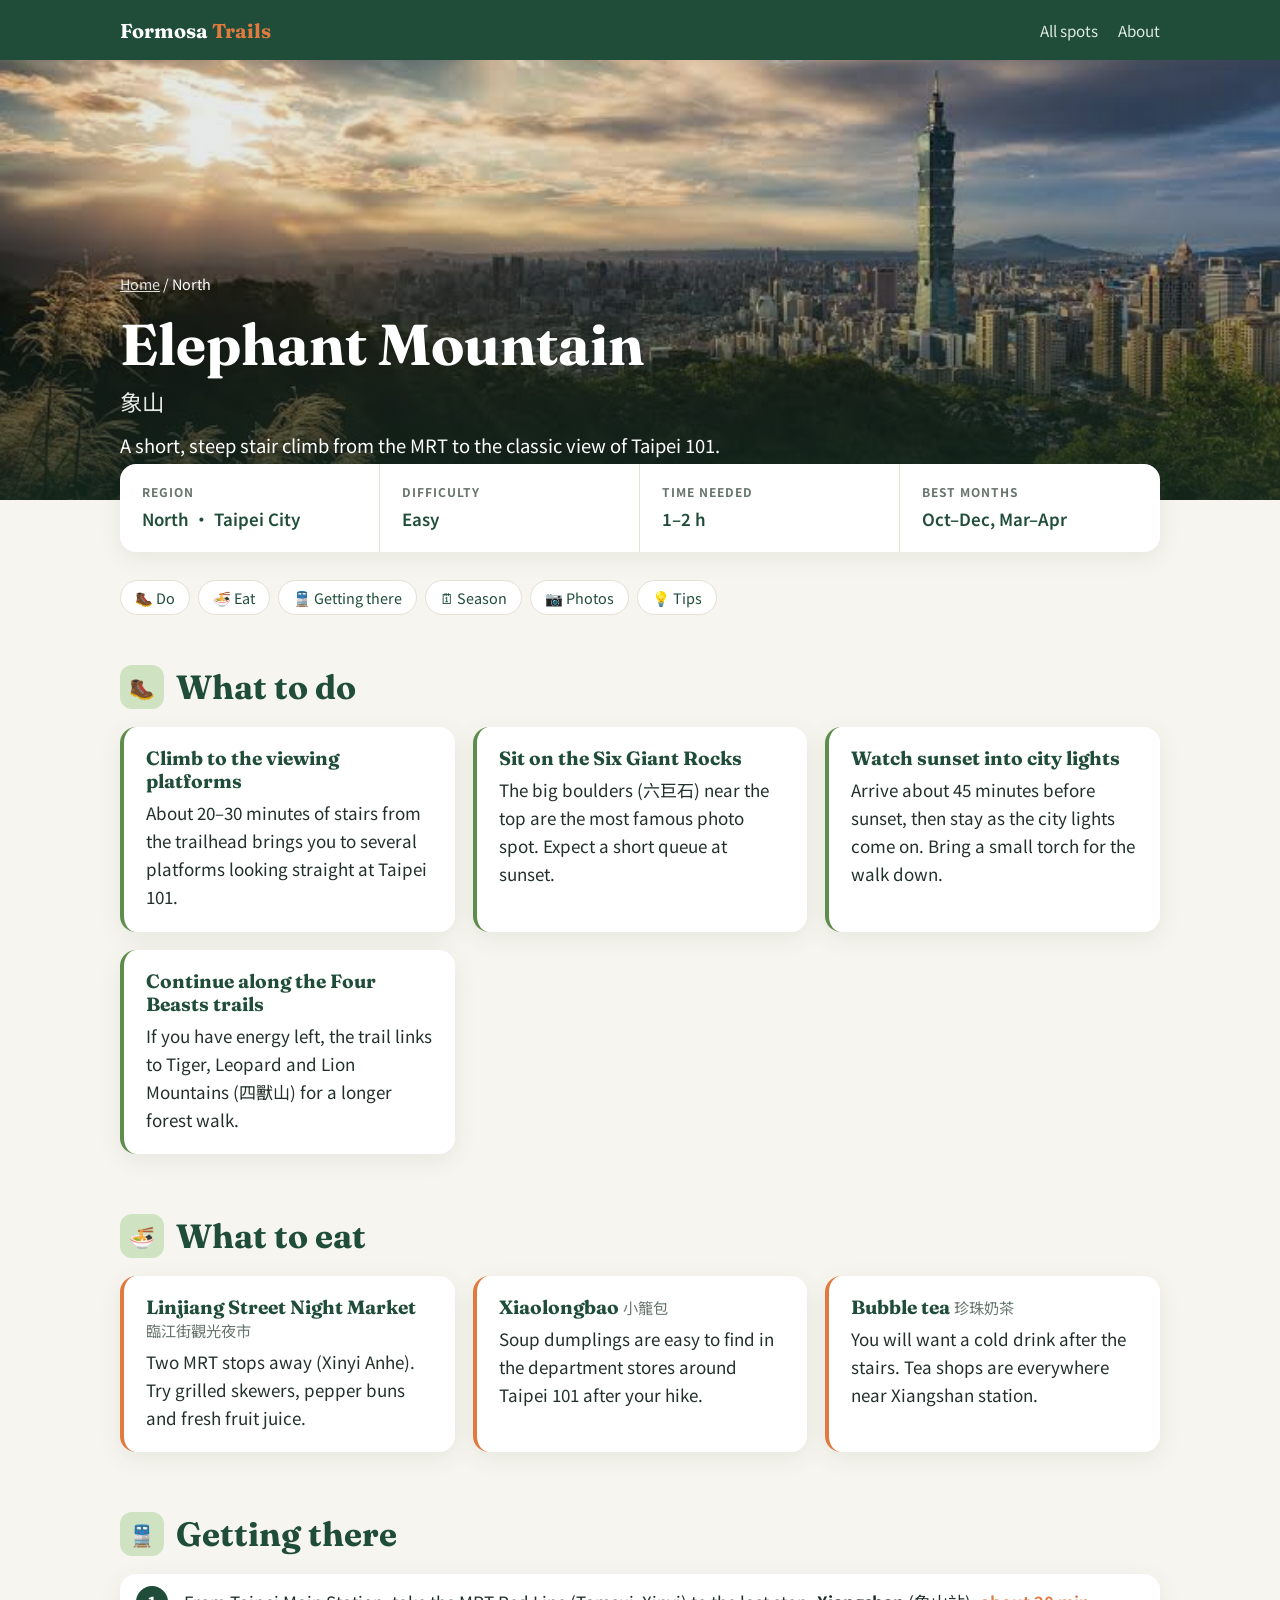
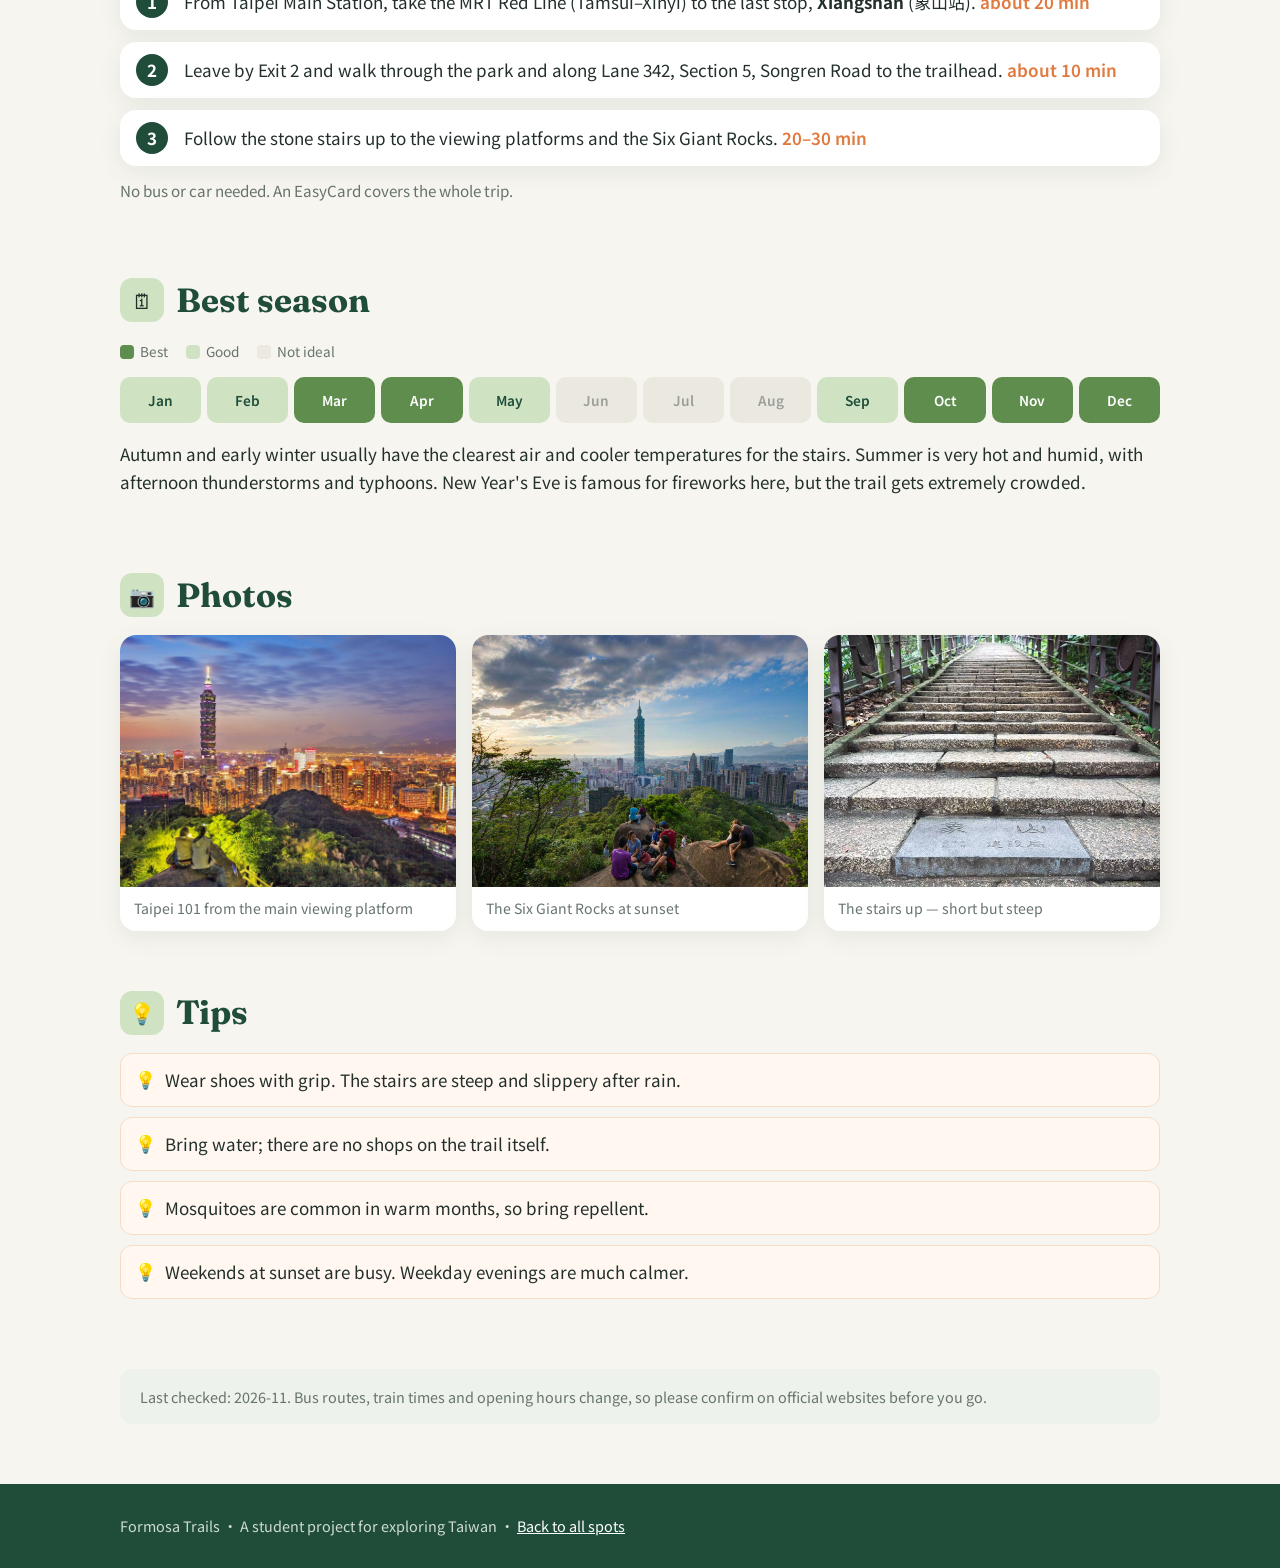
==== spots/elephant-mountain.html @ 12a294a2 "Add files via upload" ====
<!DOCTYPE html>
<html lang="en">
<head>
  <meta charset="UTF-8">
  <meta name="viewport" content="width=device-width, initial-scale=1.0">
  <title>Elephant Mountain 象山 · Formosa Trails</title>
  <meta name="description" content="A short, steep stair climb from the MRT to the classic view of Taipei 101.">
  <link rel="preconnect" href="https://fonts.googleapis.com">
  <link rel="preconnect" href="https://fonts.gstatic.com" crossorigin>
  <link href="https://fonts.googleapis.com/css2?family=Fraunces:wght@600;700&family=Noto+Sans+TC:wght@400;600;700&display=swap" rel="stylesheet">
  <link rel="stylesheet" href="../css/style.css">
</head>
<body>

<header class="site-header">
  <div class="wrap">
    <a class="logo" href="../index.html">Formosa <span>Trails</span></a>
    <nav><a href="../index.html#spots">All spots</a><a href="../index.html#about">About</a></nav>
  </div>
</header>

<!-- 1. HERO -->
<section class="spot-hero">
  <img src="../images/elephant-mountain/hero.jpg" alt="Elephant Mountain"
       onerror="this.parentElement.classList.add('missing')">
  <div class="wrap">
    <p class="breadcrumb"><a href="../index.html">Home</a> / North</p>
    <h1>Elephant Mountain</h1>
    <p class="zh" lang="zh-Hant">象山</p>
    <p class="tagline">A short, steep stair climb from the MRT to the classic view of Taipei 101.</p>
  </div>
</section>

<main class="wrap">

  <!-- 2. QUICK FACTS -->
  <dl class="facts" id="facts">
    <div class="fact"><dt>Region</dt><dd>North · Taipei City</dd></div>
    <div class="fact"><dt>Difficulty</dt><dd>Easy</dd></div>
    <div class="fact"><dt>Time needed</dt><dd>1–2 h</dd></div>
    <div class="fact"><dt>Best months</dt><dd>Oct–Dec, Mar–Apr</dd></div>
  </dl>

  <nav class="section-nav">
    <a href="#do">🥾 Do</a><a href="#eat">🍜 Eat</a><a href="#transport">🚆 Getting there</a>
    <a href="#season">🗓 Season</a><a href="#photos">📷 Photos</a><a href="#tips">💡 Tips</a>
  </nav>

  <!-- 3. WHAT TO DO -->
  <section class="section" id="do">
    <div class="section-head"><span class="icon">🥾</span><h2>What to do</h2></div>
    <div class="grid-2">
      <div class="item"><h3>Climb to the viewing platforms</h3><p>About 20–30 minutes of stairs from the trailhead brings you to several platforms looking straight at Taipei 101.</p></div>
      <div class="item"><h3>Sit on the Six Giant Rocks</h3><p>The big boulders (六巨石) near the top are the most famous photo spot. Expect a short queue at sunset.</p></div>
      <div class="item"><h3>Watch sunset into city lights</h3><p>Arrive about 45 minutes before sunset, then stay as the city lights come on. Bring a small torch for the walk down.</p></div>
      <div class="item"><h3>Continue along the Four Beasts trails</h3><p>If you have energy left, the trail links to Tiger, Leopard and Lion Mountains (四獸山) for a longer forest walk.</p></div>
    </div>
  </section>

  <!-- 4. WHAT TO EAT -->
  <section class="section" id="eat">
    <div class="section-head"><span class="icon">🍜</span><h2>What to eat</h2></div>
    <div class="grid-2">
      <div class="item food"><h3>Linjiang Street Night Market <span class="zh-name" lang="zh-Hant">臨江街觀光夜市</span></h3><p>Two MRT stops away (Xinyi Anhe). Try grilled skewers, pepper buns and fresh fruit juice.</p></div>
      <div class="item food"><h3>Xiaolongbao <span class="zh-name" lang="zh-Hant">小籠包</span></h3><p>Soup dumplings are easy to find in the department stores around Taipei 101 after your hike.</p></div>
      <div class="item food"><h3>Bubble tea <span class="zh-name" lang="zh-Hant">珍珠奶茶</span></h3><p>You will want a cold drink after the stairs. Tea shops are everywhere near Xiangshan station.</p></div>
    </div>
  </section>

  <!-- 5. GETTING THERE -->
  <section class="section" id="transport">
    <div class="section-head"><span class="icon">🚆</span><h2>Getting there</h2></div>
    <ol class="steps">
      <li>From Taipei Main Station, take the MRT Red Line (Tamsui–Xinyi) to the last stop, <strong>Xiangshan</strong> (象山站). <span class="time">about 20 min</span></li>
      <li>Leave by Exit 2 and walk through the park and along Lane 342, Section 5, Songren Road to the trailhead. <span class="time">about 10 min</span></li>
      <li>Follow the stone stairs up to the viewing platforms and the Six Giant Rocks. <span class="time">20–30 min</span></li>
    </ol>
    <p class="note">No bus or car needed. An EasyCard covers the whole trip.</p>
  </section>

  <!-- 6. BEST SEASON -->
  <section class="section" id="season">
    <div class="section-head"><span class="icon">🗓</span><h2>Best season</h2></div>
    <div class="legend"><span><i class="l-best"></i>Best</span><span><i class="l-ok"></i>Good</span><span><i class="l-no"></i>Not ideal</span></div>
    <ol class="months" data-best="3,4,10,11,12" data-ok="1,2,5,9"></ol>
    <p>Autumn and early winter usually have the clearest air and cooler temperatures for the stairs. Summer is very hot and humid, with afternoon thunderstorms and typhoons. New Year's Eve is famous for fireworks here, but the trail gets extremely crowded.</p>
  </section>

  <!-- 7. PHOTOS -->
  <section class="section" id="photos">
    <div class="section-head"><span class="icon">📷</span><h2>Photos</h2></div>
    <div class="gallery">
      <figure><div class="ph"><img src="../images/elephant-mountain/1.jpg" alt="Taipei 101 seen from Elephant Mountain" loading="lazy" onerror="this.parentElement.classList.add('missing')"></div><figcaption>Taipei 101 from the main viewing platform</figcaption></figure>
      <figure><div class="ph"><img src="../images/elephant-mountain/2.jpg" alt="The Six Giant Rocks near the summit" loading="lazy" onerror="this.parentElement.classList.add('missing')"></div><figcaption>The Six Giant Rocks at sunset</figcaption></figure>
      <figure><div class="ph"><img src="../images/elephant-mountain/3.jpg" alt="Stone stairs through the forest" loading="lazy" onerror="this.parentElement.classList.add('missing')"></div><figcaption>The stairs up — short but steep</figcaption></figure>
    </div>
  </section>

  <!-- 8. TIPS -->
  <section class="section" id="tips">
    <div class="section-head"><span class="icon">💡</span><h2>Tips</h2></div>
    <ul class="tips">
      <li>Wear shoes with grip. The stairs are steep and slippery after rain.</li>
      <li>Bring water; there are no shops on the trail itself.</li>
      <li>Mosquitoes are common in warm months, so bring repellent.</li>
      <li>Weekends at sunset are busy. Weekday evenings are much calmer.</li>
    </ul>
  </section>

  <!-- 9. LAST CHECKED -->
  <p class="checked">Last checked: 2026-11. Bus routes, train times and opening hours change, so please confirm on official websites before you go.</p>

</main>
<footer class="site-footer">
  <div class="wrap">Formosa Trails · A student project for exploring Taiwan · <a href="../index.html">Back to all spots</a></div>
</footer>

<script src="../js/main.js"></script>
</body>
</html>
---- css/style.css ----
/* ============================================================
   Formosa Trails — the ONLY stylesheet. See AGENTS.md §7.
   ============================================================ */

:root {
  --forest: #1f4d3a;
  --moss: #5f8d4e;
  --moss-light: #cfe3c3;
  --sunset: #e07a3f;
  --cream: #f7f5ef;
  --paper: #ffffff;
  --ink: #23302a;
  --muted: #66746c;
  --line: #e3e0d6;
  --radius: 16px;
  --shadow: 0 6px 24px rgba(31, 77, 58, 0.08);
  --max: 1080px;
}

* { box-sizing: border-box; }

html { scroll-behavior: smooth; }

body {
  margin: 0;
  font-family: "Noto Sans TC", system-ui, sans-serif;
  color: var(--ink);
  background: var(--cream);
  line-height: 1.65;
  font-size: 17px;
}

h1, h2, h3 {
  font-family: "Fraunces", Georgia, serif;
  color: var(--forest);
  line-height: 1.2;
  margin: 0 0 0.5em;
}
h1 { font-size: clamp(2.2rem, 5vw, 3.6rem); }
h2 { font-size: clamp(1.6rem, 3vw, 2.1rem); }
h3 { font-size: 1.2rem; }

a { color: var(--sunset); }
img { max-width: 100%; display: block; }

.wrap { max-width: var(--max); margin: 0 auto; padding: 0 20px; }

/* ---------- Header ---------- */
.site-header {
  background: var(--forest);
  color: #fff;
  position: sticky; top: 0; z-index: 10;
}
.site-header .wrap {
  display: flex; align-items: center; justify-content: space-between;
  height: 60px;
}
.logo {
  font-family: "Fraunces", serif; font-weight: 700; font-size: 1.25rem;
  color: #fff; text-decoration: none;
}
.logo span { color: var(--sunset); }
.site-header nav a {
  color: #dfe9e2; text-decoration: none; margin-left: 20px; font-size: 0.95rem;
}
.site-header nav a:hover { color: #fff; }

/* ---------- Home hero ---------- */
.home-hero {
  background:
    linear-gradient(160deg, rgba(31,77,58,0.92), rgba(95,141,78,0.85)),
    radial-gradient(circle at 80% 20%, var(--sunset), transparent 50%);
  color: #fff;
  padding: 80px 0 70px;
  position: relative;
  overflow: hidden;
}
.home-hero::after { /* mountain silhouette */
  content: ""; position: absolute; left: 0; right: 0; bottom: -1px; height: 90px;
  background: var(--cream);
  clip-path: polygon(0 100%, 0 60%, 12% 30%, 22% 55%, 35% 10%, 48% 50%, 58% 25%, 70% 60%, 82% 20%, 92% 45%, 100% 30%, 100% 100%);
}
.home-hero h1 { color: #fff; }
.home-hero p { max-width: 620px; font-size: 1.15rem; color: #e9f1ec; }
.hero-stat {
  display: inline-block; margin-top: 10px; padding: 6px 14px;
  background: rgba(255,255,255,0.15); border-radius: 999px; font-size: 0.95rem;
}

/* ---------- Filters ---------- */
.filters {
  display: flex; flex-wrap: wrap; gap: 10px; align-items: center;
  margin: 30px 0 24px;
}
.filters .label { font-weight: 600; color: var(--muted); margin-right: 4px; }
.filter-btn {
  border: 1.5px solid var(--line); background: var(--paper); color: var(--ink);
  padding: 7px 16px; border-radius: 999px; cursor: pointer; font: inherit; font-size: 0.92rem;
  transition: all .15s;
}
.filter-btn:hover { border-color: var(--moss); }
.filter-btn.active { background: var(--forest); border-color: var(--forest); color: #fff; }
.filter-group { display: flex; flex-wrap: wrap; gap: 8px; align-items: center; margin-right: 18px; }

/* ---------- Cards ---------- */
.cards {
  display: grid;
  grid-template-columns: repeat(auto-fill, minmax(290px, 1fr));
  gap: 24px;
  margin-bottom: 60px;
}
.card {
  background: var(--paper); border-radius: var(--radius); overflow: hidden;
  box-shadow: var(--shadow); text-decoration: none; color: var(--ink);
  display: flex; flex-direction: column;
  transition: transform .2s, box-shadow .2s;
}
.card:hover { transform: translateY(-4px); box-shadow: 0 12px 32px rgba(31,77,58,0.15); }
.card.hidden { display: none; }
.card-img { aspect-ratio: 16 / 10; overflow: hidden; }
.card-img img { width: 100%; height: 100%; object-fit: cover; }
.card-body { padding: 18px 20px 22px; }
.card-body h3 { margin-bottom: 6px; }
.card-body h3 span { font-family: "Noto Sans TC", sans-serif; font-weight: 400; color: var(--muted); font-size: 0.95rem; }
.card-body p { margin: 0 0 12px; font-size: 0.97rem; }
.card-region {
  text-transform: uppercase; letter-spacing: 0.08em; font-size: 0.75rem !important;
  color: var(--sunset); font-weight: 700; margin-bottom: 6px !important;
}
.empty-msg { display: none; color: var(--muted); padding: 30px 0; }
.empty-msg.show { display: block; }

.tags { list-style: none; padding: 0; margin: 0; display: flex; flex-wrap: wrap; gap: 6px; }
.tags li {
  background: var(--moss-light); color: var(--forest);
  font-size: 0.78rem; padding: 3px 10px; border-radius: 999px; font-weight: 600;
}

/* ---------- Photo fallback (no image yet) ---------- */
.missing {
  background:
    linear-gradient(135deg, var(--moss-light), #e8efe2 60%, #f3e3d5);
  display: flex; align-items: center; justify-content: center; min-height: 160px;
}
.missing img { display: none; }
.missing::before {
  content: "⛰  Photo coming soon";
  color: var(--forest); font-weight: 600; opacity: 0.7; font-size: 0.95rem;
}

/* ---------- Spot page hero ---------- */
.spot-hero {
  position: relative; min-height: 440px; color: #fff;
  display: flex; align-items: flex-end;
  background: linear-gradient(135deg, var(--forest), var(--moss));
  overflow: hidden;
}
.spot-hero > img {
  position: absolute; inset: 0; width: 100%; height: 100%; object-fit: cover;
}
.spot-hero.missing::before { content: none; }
.spot-hero::after {
  content: ""; position: absolute; inset: 0;
  background: linear-gradient(to top, rgba(20,40,30,0.85), rgba(20,40,30,0.1) 65%);
}
.spot-hero .wrap { position: relative; z-index: 1; padding-bottom: 40px; width: 100%; }
.spot-hero h1 { color: #fff; margin-bottom: 4px; }
.spot-hero .zh { font-size: 1.4rem; opacity: 0.9; margin: 0 0 10px; }
.spot-hero .tagline { font-size: 1.15rem; max-width: 640px; margin: 0; }
.breadcrumb { font-size: 0.9rem; margin-bottom: 14px; }
.breadcrumb a { color: #fff; opacity: 0.85; }

/* ---------- Quick facts ---------- */
.facts {
  display: grid; grid-template-columns: repeat(4, 1fr); gap: 0;
  background: var(--paper); border-radius: var(--radius); box-shadow: var(--shadow);
  margin-top: -36px; position: relative; z-index: 2;
}
.fact { padding: 18px 22px; border-right: 1px solid var(--line); }
.fact:last-child { border-right: none; }
.fact dt { font-size: 0.75rem; text-transform: uppercase; letter-spacing: 0.08em; color: var(--muted); font-weight: 700; }
.fact dd { margin: 4px 0 0; font-weight: 600; color: var(--forest); font-size: 1.05rem; }

/* ---------- Section nav ---------- */
.section-nav {
  display: flex; flex-wrap: wrap; gap: 8px; margin: 28px 0 0;
}
.section-nav a {
  text-decoration: none; font-size: 0.9rem; color: var(--forest);
  border: 1.5px solid var(--line); padding: 5px 14px; border-radius: 999px; background: var(--paper);
}
.section-nav a:hover { border-color: var(--sunset); color: var(--sunset); }

/* ---------- Sections ---------- */
.section { padding: 50px 0 10px; scroll-margin-top: 70px; }
.section-head { display: flex; align-items: center; gap: 12px; margin-bottom: 18px; }
.section-head .icon {
  width: 44px; height: 44px; border-radius: 12px; background: var(--moss-light);
  display: grid; place-items: center; font-size: 1.3rem; flex-shrink: 0;
}
.section-head h2 { margin: 0; }

.grid-2 { display: grid; grid-template-columns: repeat(auto-fill, minmax(280px, 1fr)); gap: 18px; }

.item {
  background: var(--paper); border-radius: var(--radius); padding: 20px 22px;
  box-shadow: var(--shadow); border-left: 4px solid var(--moss);
}
.item h3 { margin-bottom: 6px; }
.item p { margin: 0; }
.item.food { border-left-color: var(--sunset); }
.item .zh-name { color: var(--muted); font-family: "Noto Sans TC", sans-serif; font-weight: 400; font-size: 0.95rem; }

/* Transport steps */
.steps { counter-reset: step; list-style: none; padding: 0; margin: 0; }
.steps li {
  counter-increment: step; position: relative; padding: 14px 18px 14px 64px;
  background: var(--paper); border-radius: var(--radius); margin-bottom: 12px; box-shadow: var(--shadow);
}
.steps li::before {
  content: counter(step); position: absolute; left: 16px; top: 50%; transform: translateY(-50%);
  width: 32px; height: 32px; border-radius: 50%; background: var(--forest); color: #fff;
  display: grid; place-items: center; font-weight: 700;
}
.steps .time { color: var(--sunset); font-weight: 600; white-space: nowrap; }
.note { color: var(--muted); font-size: 0.95rem; margin-top: 10px; }

/* Month strip (rendered by js/main.js) */
.months {
  list-style: none; padding: 0; margin: 0 0 16px;
  display: grid; grid-template-columns: repeat(12, 1fr); gap: 6px;
}
.months li {
  text-align: center; padding: 12px 0; border-radius: 10px; font-size: 0.85rem; font-weight: 600;
  background: #ebe8e0; color: #9a9f98;
}
.months li.ok { background: var(--moss-light); color: var(--forest); }
.months li.best { background: var(--moss); color: #fff; }
.legend { display: flex; gap: 18px; font-size: 0.85rem; color: var(--muted); margin-bottom: 14px; flex-wrap: wrap; }
.legend i { display: inline-block; width: 14px; height: 14px; border-radius: 4px; vertical-align: -2px; margin-right: 6px; }
.legend .l-best { background: var(--moss); }
.legend .l-ok { background: var(--moss-light); }
.legend .l-no { background: #ebe8e0; }

/* Gallery */
.gallery { display: grid; grid-template-columns: repeat(3, 1fr); gap: 16px; }
.gallery figure { margin: 0; background: var(--paper); border-radius: var(--radius); overflow: hidden; box-shadow: var(--shadow); }
.gallery .ph { aspect-ratio: 4 / 3; overflow: hidden; }
.gallery .ph img { width: 100%; height: 100%; object-fit: cover; transition: transform .3s; }
.gallery figure:hover .ph img { transform: scale(1.04); }
.gallery figcaption { padding: 10px 14px; font-size: 0.88rem; color: var(--muted); }

/* Tips */
.tips { list-style: none; padding: 0; margin: 0; }
.tips li {
  background: #fff7f0; border: 1px solid #f4dcc8; border-radius: 12px;
  padding: 12px 16px 12px 44px; margin-bottom: 10px; position: relative;
}
.tips li::before { content: "💡"; position: absolute; left: 14px; top: 11px; }
.tips li.warn { background: #fff1ee; border-color: #f2c3b8; }
.tips li.warn::before { content: "⚠️"; }

.checked {
  margin: 50px 0 0; padding: 16px 20px; border-radius: 12px; background: #eef2ec;
  font-size: 0.9rem; color: var(--muted);
}

/* ---------- About block (home) ---------- */
.about {
  background: var(--paper); border-radius: var(--radius); box-shadow: var(--shadow);
  padding: 30px 32px; margin-bottom: 60px;
}
.about ol { padding-left: 20px; }

/* ---------- Footer ---------- */
.site-footer {
  background: var(--forest); color: #cfdcd4; padding: 30px 0; margin-top: 60px; font-size: 0.9rem;
}
.site-footer a { color: #fff; }

/* ---------- Responsive ---------- */
@media (max-width: 760px) {
  body { font-size: 16px; }
  .facts { grid-template-columns: repeat(2, 1fr); }
  .fact:nth-child(2) { border-right: none; }
  .fact:nth-child(-n+2) { border-bottom: 1px solid var(--line); }
  .gallery { grid-template-columns: 1fr; }
  .months { grid-template-columns: repeat(6, 1fr); }
  .site-header nav a { margin-left: 14px; }
  .spot-hero { min-height: 360px; }
}
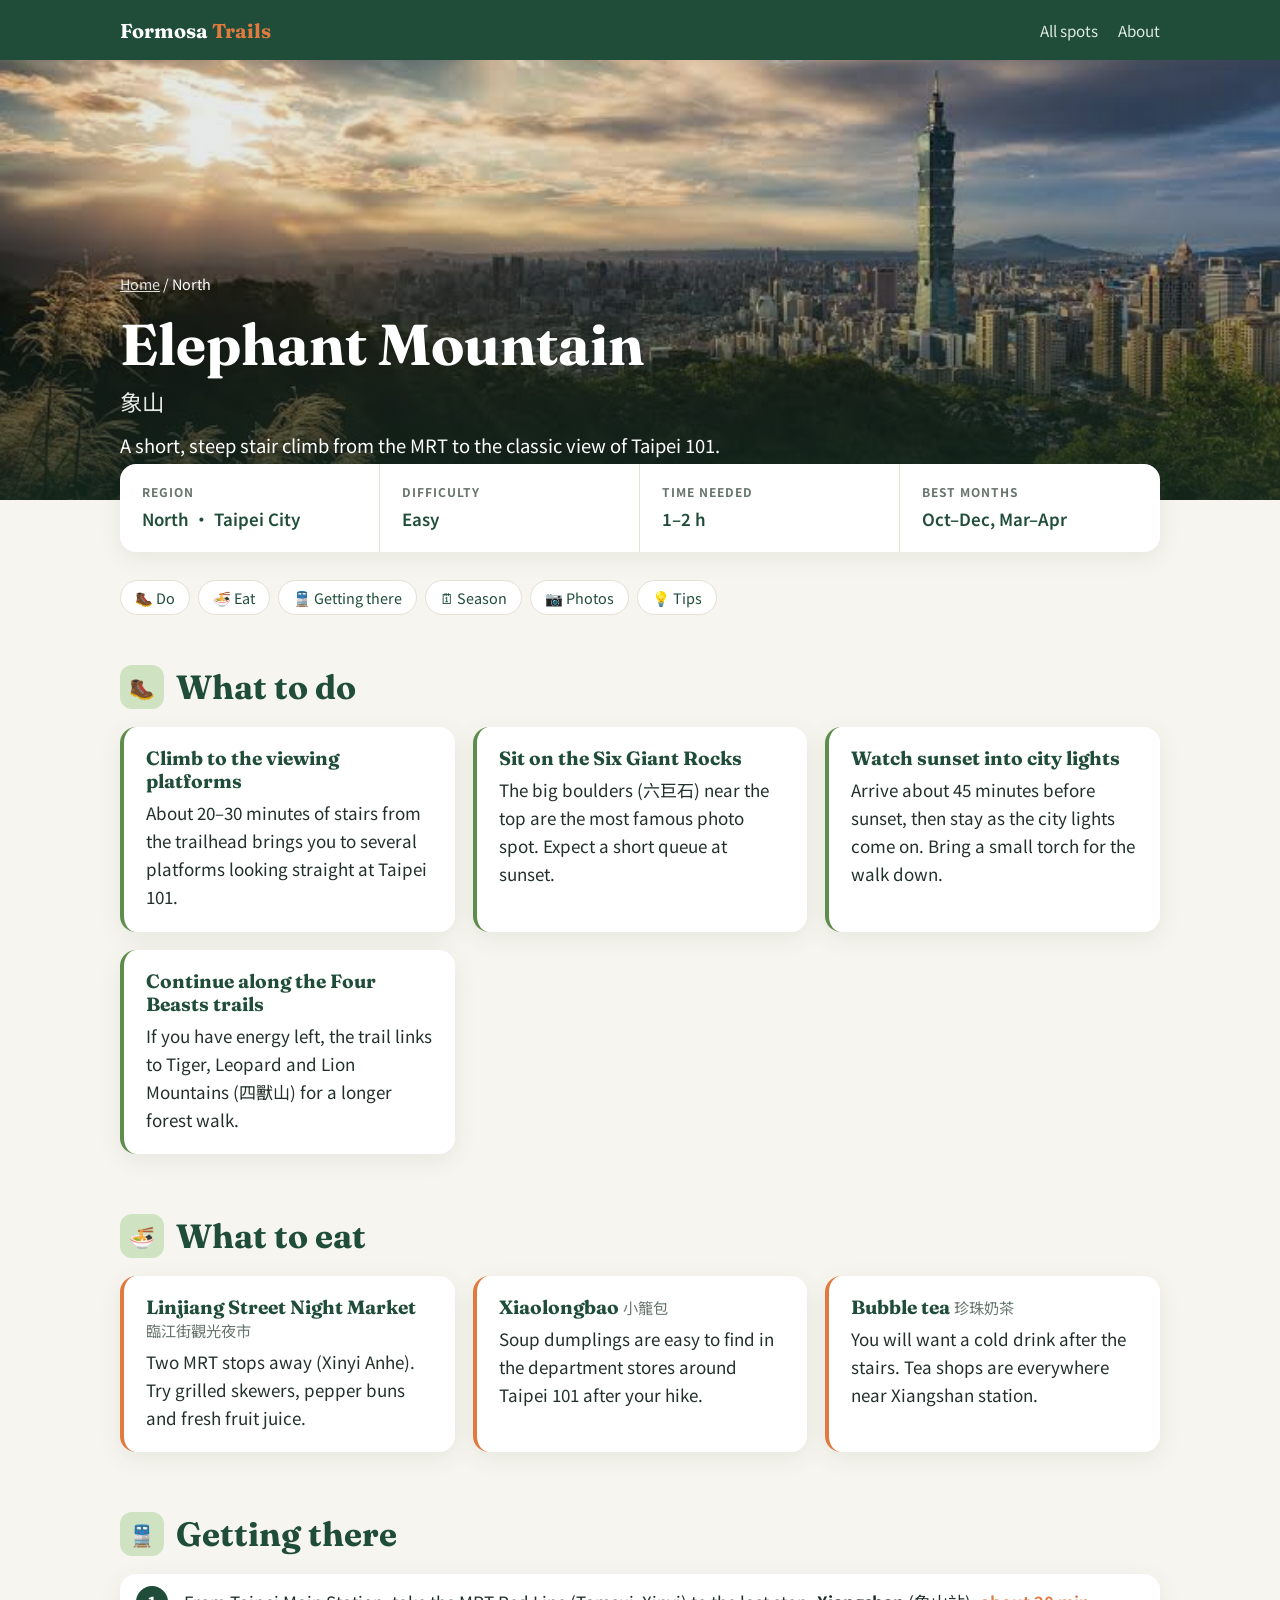
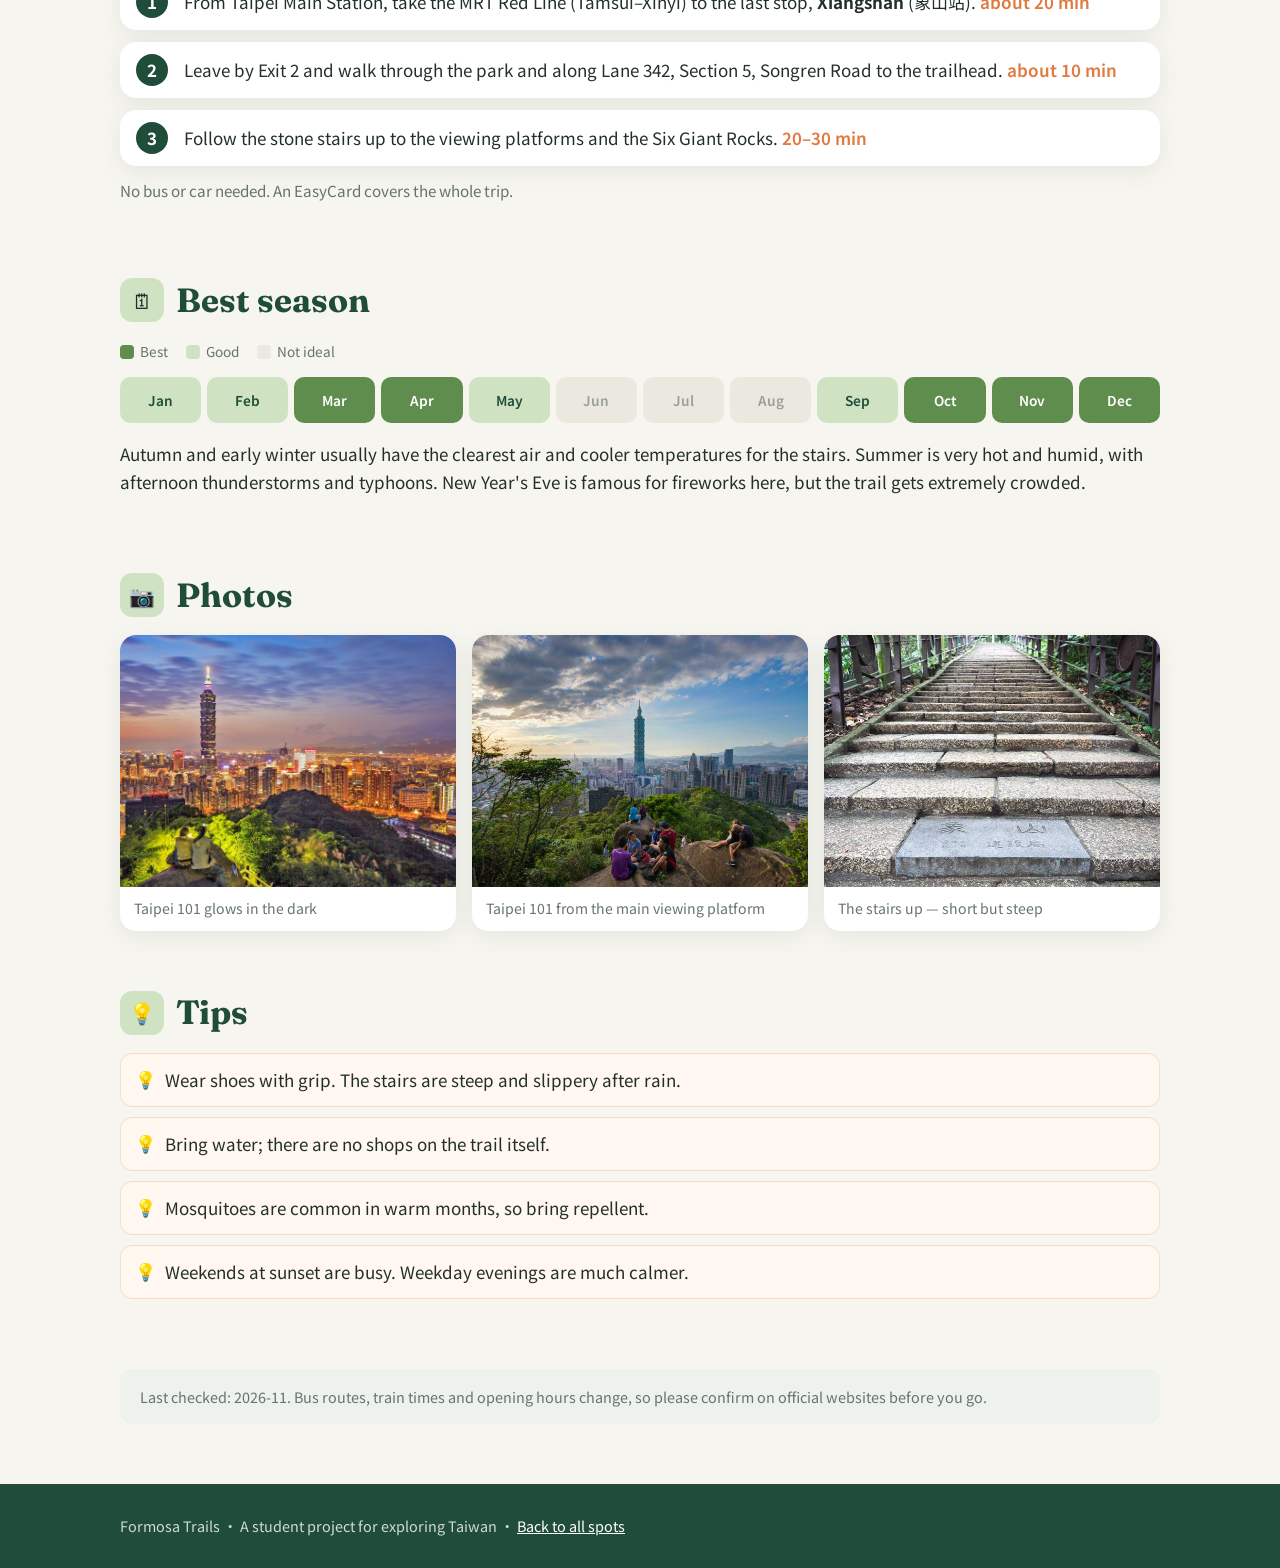
==== commit 8e8d3baf: "Edit photo captions for Elephant Mountain gallery" ====
--- a/spots/elephant-mountain.html
+++ b/spots/elephant-mountain.html
@@ -90,8 +90,8 @@
   <section class="section" id="photos">
     <div class="section-head"><span class="icon">📷</span><h2>Photos</h2></div>
     <div class="gallery">
-      <figure><div class="ph"><img src="../images/elephant-mountain/1.jpg" alt="Taipei 101 seen from Elephant Mountain" loading="lazy" onerror="this.parentElement.classList.add('missing')"></div><figcaption>Taipei 101 from the main viewing platform</figcaption></figure>
-      <figure><div class="ph"><img src="../images/elephant-mountain/2.jpg" alt="The Six Giant Rocks near the summit" loading="lazy" onerror="this.parentElement.classList.add('missing')"></div><figcaption>The Six Giant Rocks at sunset</figcaption></figure>
+      <figure><div class="ph"><img src="../images/elephant-mountain/1.jpg" alt="Taipei 101 seen from Elephant Mountain" loading="lazy" onerror="this.parentElement.classList.add('missing')"></div><figcaption>Taipei 101 glows in the dark</figcaption></figure>
+      <figure><div class="ph"><img src="../images/elephant-mountain/2.jpg" alt="The Six Giant Rocks near the summit" loading="lazy" onerror="this.parentElement.classList.add('missing')"></div><figcaption>Taipei 101 from the main viewing platform</figcaption></figure>
       <figure><div class="ph"><img src="../images/elephant-mountain/3.jpg" alt="Stone stairs through the forest" loading="lazy" onerror="this.parentElement.classList.add('missing')"></div><figcaption>The stairs up — short but steep</figcaption></figure>
     </div>
   </section>
